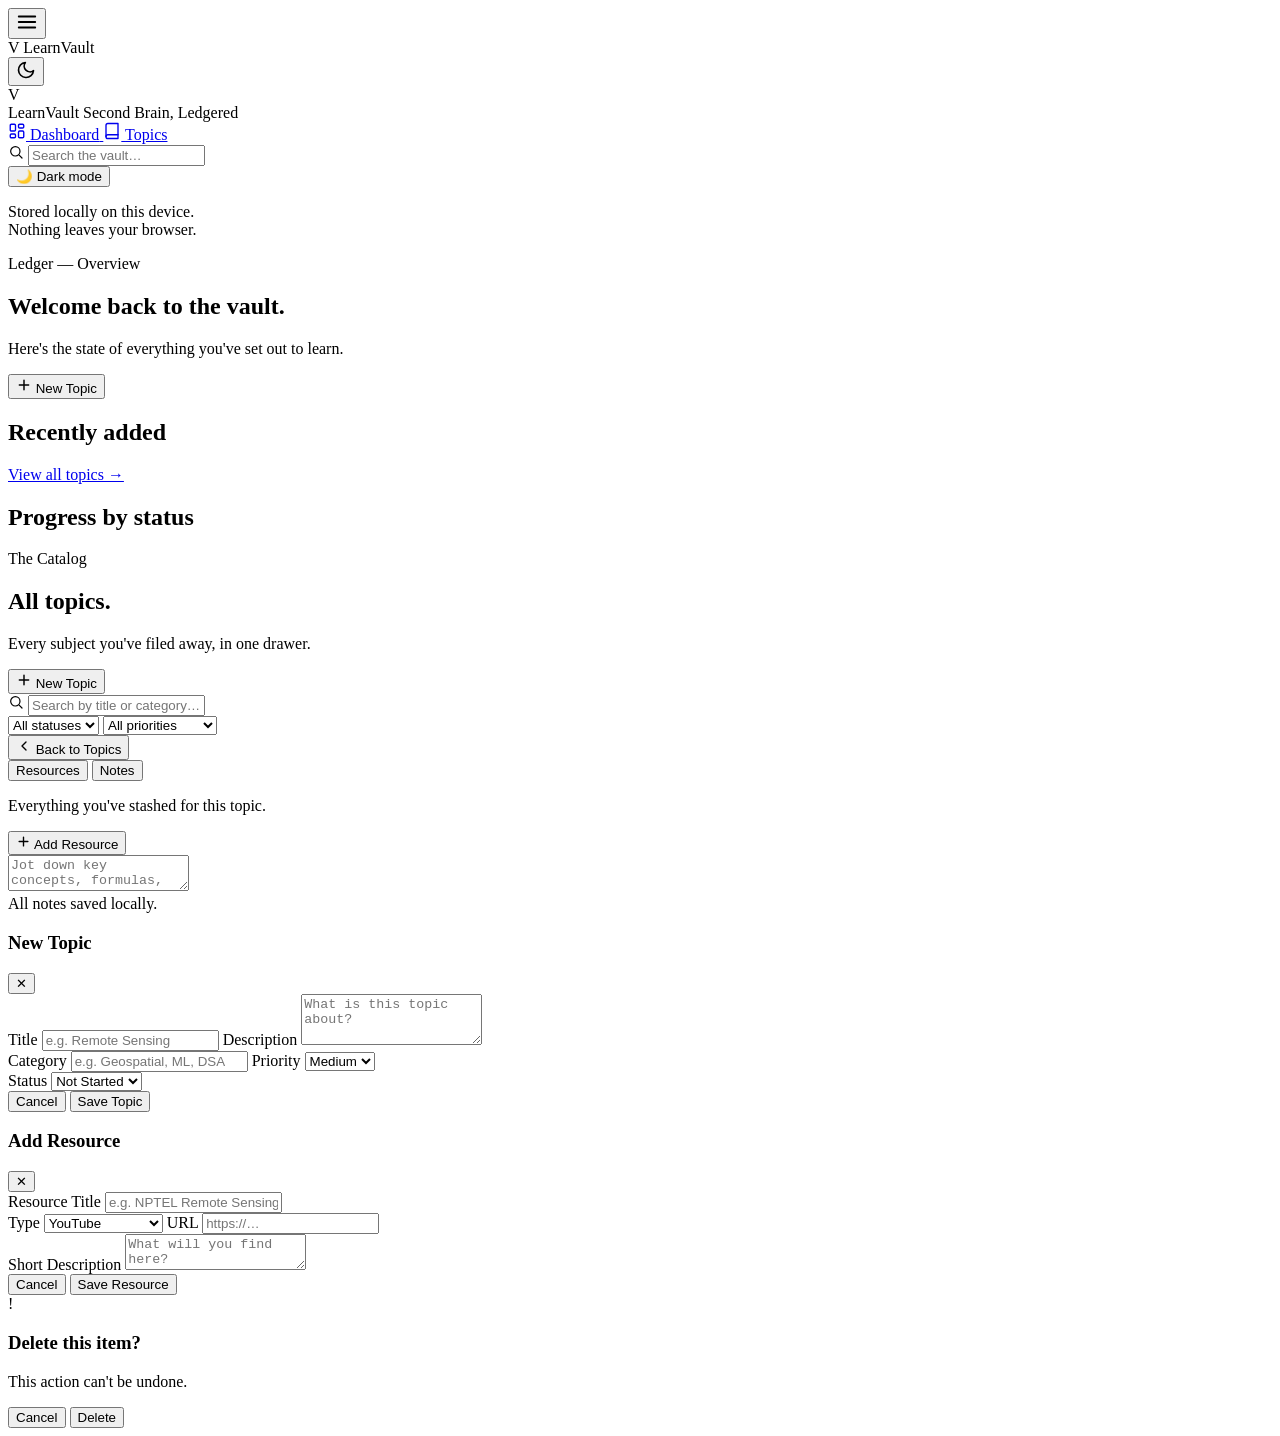
==== docs/demo/index.html @ 5a6d9d77 "demo: static HETUVIA demo page and export command" ====
<!DOCTYPE html>
<html lang="en" data-theme="dark">
<head>
<meta charset="UTF-8">
<meta name="viewport" content="width=device-width, initial-scale=1.0">
<title>LearnVault — Your Second Brain</title>
<link rel="preconnect" href="https://fonts.googleapis.com">
<link rel="preconnect" href="https://fonts.gstatic.com" crossorigin>
<link href="https://fonts.googleapis.com/css2?family=Fraunces:opsz,wght@9..144,400;9..144,500;9..144,600;9..144,700&family=Inter:wght@400;500;600;700&family=JetBrains+Mono:wght@400;500;600&display=swap" rel="stylesheet">
<link rel="stylesheet" href="style.css">
</head>
<body>

<div class="app">

  <!-- Mobile top bar -->
  <header class="mobile-bar">
    <button class="icon-btn" id="menuToggle" aria-label="Open menu">
      <svg width="22" height="22" viewBox="0 0 24 24" fill="none"><path d="M3 6h18M3 12h18M3 18h18" stroke="currentColor" stroke-width="2" stroke-linecap="round"/></svg>
    </button>
    <div class="mobile-brand">
      <span class="brand-mark">V</span>
      <span>LearnVault</span>
    </div>
    <button class="icon-btn" id="themeToggleMobile" aria-label="Toggle theme">
      <svg width="20" height="20" viewBox="0 0 24 24" fill="none"><path d="M21 12.79A9 9 0 1111.21 3 7 7 0 0021 12.79z" stroke="currentColor" stroke-width="2" stroke-linejoin="round"/></svg>
    </button>
  </header>

  <div class="scrim" id="scrim"></div>

  <!-- Sidebar -->
  <aside class="sidebar" id="sidebar">
    <div class="sidebar-brand">
      <div class="brand-mark">V</div>
      <div class="brand-text">
        <span class="brand-name">LearnVault</span>
        <span class="brand-tag">Second Brain, Ledgered</span>
      </div>
    </div>

    <nav class="sidebar-nav">
      <a href="#dashboard" class="nav-link" data-route="dashboard">
        <svg width="18" height="18" viewBox="0 0 24 24" fill="none"><rect x="3" y="3" width="7" height="9" rx="1.5" stroke="currentColor" stroke-width="1.8"/><rect x="14" y="3" width="7" height="5" rx="1.5" stroke="currentColor" stroke-width="1.8"/><rect x="14" y="12" width="7" height="9" rx="1.5" stroke="currentColor" stroke-width="1.8"/><rect x="3" y="16" width="7" height="5" rx="1.5" stroke="currentColor" stroke-width="1.8"/></svg>
        <span>Dashboard</span>
      </a>
      <a href="#topics" class="nav-link" data-route="topics">
        <svg width="18" height="18" viewBox="0 0 24 24" fill="none"><path d="M4 19.5A2.5 2.5 0 016.5 17H20" stroke="currentColor" stroke-width="1.8" stroke-linecap="round"/><path d="M6.5 2H20v20H6.5A2.5 2.5 0 014 19.5v-15A2.5 2.5 0 016.5 2z" stroke="currentColor" stroke-width="1.8" stroke-linejoin="round"/></svg>
        <span>Topics</span>
      </a>
    </nav>

    <div class="sidebar-search">
      <svg width="16" height="16" viewBox="0 0 24 24" fill="none"><circle cx="11" cy="11" r="7" stroke="currentColor" stroke-width="1.8"/><path d="M21 21l-4.3-4.3" stroke="currentColor" stroke-width="1.8" stroke-linecap="round"/></svg>
      <input type="text" id="globalSearch" placeholder="Search the vault…" autocomplete="off">
    </div>
    <div id="searchResults" class="search-results hidden"></div>

    <div class="sidebar-footer">
      <button class="theme-switch" id="themeToggle">
        <span class="ts-icon">🌙</span>
        <span class="ts-label">Dark mode</span>
        <span class="ts-track"><span class="ts-thumb"></span></span>
      </button>
      <p class="sidebar-note">Stored locally on this device.<br>Nothing leaves your browser.</p>
    </div>
  </aside>

  <!-- Main -->
  <main class="main" id="main">

    <!-- DASHBOARD -->
    <section class="view" id="view-dashboard">
      <div class="view-head">
        <div>
          <p class="eyebrow">Ledger — Overview</p>
          <h1>Welcome back to the vault.</h1>
          <p class="subhead">Here's the state of everything you've set out to learn.</p>
        </div>
        <button class="btn btn-primary" id="dashAddTopic">
          <svg width="16" height="16" viewBox="0 0 24 24" fill="none"><path d="M12 5v14M5 12h14" stroke="currentColor" stroke-width="2.2" stroke-linecap="round"/></svg>
          New Topic
        </button>
      </div>

      <div class="stat-grid" id="statGrid"></div>

      <div class="dash-columns">
        <div class="panel">
          <div class="panel-head">
            <h2>Recently added</h2>
            <a href="#topics" class="panel-link">View all topics →</a>
          </div>
          <div id="recentTopics" class="recent-list"></div>
        </div>

        <div class="panel">
          <div class="panel-head">
            <h2>Progress by status</h2>
          </div>
          <div id="progressBreakdown" class="progress-breakdown"></div>
        </div>
      </div>
    </section>

    <!-- TOPICS -->
    <section class="view" id="view-topics">
      <div class="view-head">
        <div>
          <p class="eyebrow">The Catalog</p>
          <h1>All topics.</h1>
          <p class="subhead">Every subject you've filed away, in one drawer.</p>
        </div>
        <button class="btn btn-primary" id="topicsAddTopic">
          <svg width="16" height="16" viewBox="0 0 24 24" fill="none"><path d="M12 5v14M5 12h14" stroke="currentColor" stroke-width="2.2" stroke-linecap="round"/></svg>
          New Topic
        </button>
      </div>

      <div class="toolbar">
        <div class="search-field">
          <svg width="16" height="16" viewBox="0 0 24 24" fill="none"><circle cx="11" cy="11" r="7" stroke="currentColor" stroke-width="1.8"/><path d="M21 21l-4.3-4.3" stroke="currentColor" stroke-width="1.8" stroke-linecap="round"/></svg>
          <input type="text" id="topicSearch" placeholder="Search by title or category…" autocomplete="off">
        </div>
        <select id="filterStatus" class="select">
          <option value="all">All statuses</option>
          <option value="Not Started">Not Started</option>
          <option value="In Progress">In Progress</option>
          <option value="Completed">Completed</option>
        </select>
        <select id="filterPriority" class="select">
          <option value="all">All priorities</option>
          <option value="High">High priority</option>
          <option value="Medium">Medium priority</option>
          <option value="Low">Low priority</option>
        </select>
      </div>

      <div id="topicsGrid" class="topics-grid"></div>
      <div id="topicsEmpty" class="empty-state hidden"></div>
    </section>

    <!-- TOPIC DETAIL -->
    <section class="view" id="view-detail">
      <button class="back-link" id="backToTopics">
        <svg width="16" height="16" viewBox="0 0 24 24" fill="none"><path d="M15 18l-6-6 6-6" stroke="currentColor" stroke-width="2" stroke-linecap="round" stroke-linejoin="round"/></svg>
        Back to Topics
      </button>

      <div class="detail-head" id="detailHead"></div>

      <div class="tabs">
        <button class="tab active" data-tab="resources">Resources</button>
        <button class="tab" data-tab="notes">Notes</button>
      </div>

      <div class="tab-panel" id="tab-resources">
        <div class="tab-toolbar">
          <p class="tab-hint">Everything you've stashed for this topic.</p>
          <button class="btn btn-primary btn-sm" id="addResourceBtn">
            <svg width="15" height="15" viewBox="0 0 24 24" fill="none"><path d="M12 5v14M5 12h14" stroke="currentColor" stroke-width="2.2" stroke-linecap="round"/></svg>
            Add Resource
          </button>
        </div>
        <div id="resourcesList" class="resources-list"></div>
        <div id="resourcesEmpty" class="empty-state hidden"></div>
      </div>

      <div class="tab-panel hidden" id="tab-notes">
        <div class="notes-wrap">
          <textarea id="notesArea" placeholder="Jot down key concepts, formulas, questions, anything worth remembering…"></textarea>
          <div class="notes-status" id="notesStatus">All notes saved locally.</div>
        </div>
      </div>
    </section>

  </main>
</div>

<!-- TOPIC MODAL -->
<div class="modal-overlay hidden" id="topicModalOverlay">
  <div class="modal" role="dialog" aria-modal="true">
    <div class="modal-head">
      <h3 id="topicModalTitle">New Topic</h3>
      <button class="icon-btn" id="closeTopicModal">✕</button>
    </div>
    <form id="topicForm" class="modal-body">
      <label class="field">
        <span>Title</span>
        <input type="text" id="fTitle" placeholder="e.g. Remote Sensing" required>
      </label>
      <label class="field">
        <span>Description</span>
        <textarea id="fDescription" rows="3" placeholder="What is this topic about?"></textarea>
      </label>
      <div class="field-row">
        <label class="field">
          <span>Category</span>
          <input type="text" id="fCategory" placeholder="e.g. Geospatial, ML, DSA" required>
        </label>
        <label class="field">
          <span>Priority</span>
          <select id="fPriority">
            <option>High</option>
            <option selected>Medium</option>
            <option>Low</option>
          </select>
        </label>
      </div>
      <label class="field">
        <span>Status</span>
        <select id="fStatus">
          <option>Not Started</option>
          <option>In Progress</option>
          <option>Completed</option>
        </select>
      </label>
      <div class="modal-actions">
        <button type="button" class="btn btn-ghost" id="cancelTopicModal">Cancel</button>
        <button type="submit" class="btn btn-primary" id="saveTopicBtn">Save Topic</button>
      </div>
    </form>
  </div>
</div>

<!-- RESOURCE MODAL -->
<div class="modal-overlay hidden" id="resourceModalOverlay">
  <div class="modal" role="dialog" aria-modal="true">
    <div class="modal-head">
      <h3 id="resourceModalTitle">Add Resource</h3>
      <button class="icon-btn" id="closeResourceModal">✕</button>
    </div>
    <form id="resourceForm" class="modal-body">
      <label class="field">
        <span>Resource Title</span>
        <input type="text" id="rTitle" placeholder="e.g. NPTEL Remote Sensing Playlist" required>
      </label>
      <div class="field-row">
        <label class="field">
          <span>Type</span>
          <select id="rType">
            <option>YouTube</option>
            <option>Book</option>
            <option>Research Paper</option>
            <option>Website</option>
            <option>GitHub</option>
            <option>Notes</option>
          </select>
        </label>
        <label class="field">
          <span>URL</span>
          <input type="url" id="rUrl" placeholder="https://…">
        </label>
      </div>
      <label class="field">
        <span>Short Description</span>
        <textarea id="rDescription" rows="2" placeholder="What will you find here?"></textarea>
      </label>
      <div class="modal-actions">
        <button type="button" class="btn btn-ghost" id="cancelResourceModal">Cancel</button>
        <button type="submit" class="btn btn-primary" id="saveResourceBtn">Save Resource</button>
      </div>
    </form>
  </div>
</div>

<!-- CONFIRM MODAL -->
<div class="modal-overlay hidden" id="confirmModalOverlay">
  <div class="modal modal-sm" role="dialog" aria-modal="true">
    <div class="modal-body confirm-body">
      <div class="confirm-icon">!</div>
      <h3 id="confirmTitle">Delete this item?</h3>
      <p id="confirmMessage">This action can't be undone.</p>
      <div class="modal-actions">
        <button type="button" class="btn btn-ghost" id="confirmCancel">Cancel</button>
        <button type="button" class="btn btn-danger" id="confirmOk">Delete</button>
      </div>
    </div>
  </div>
</div>

<!-- TOASTS -->
<div class="toast-stack" id="toastStack"></div>

<script src="script.js"></script>
</body>
</html>
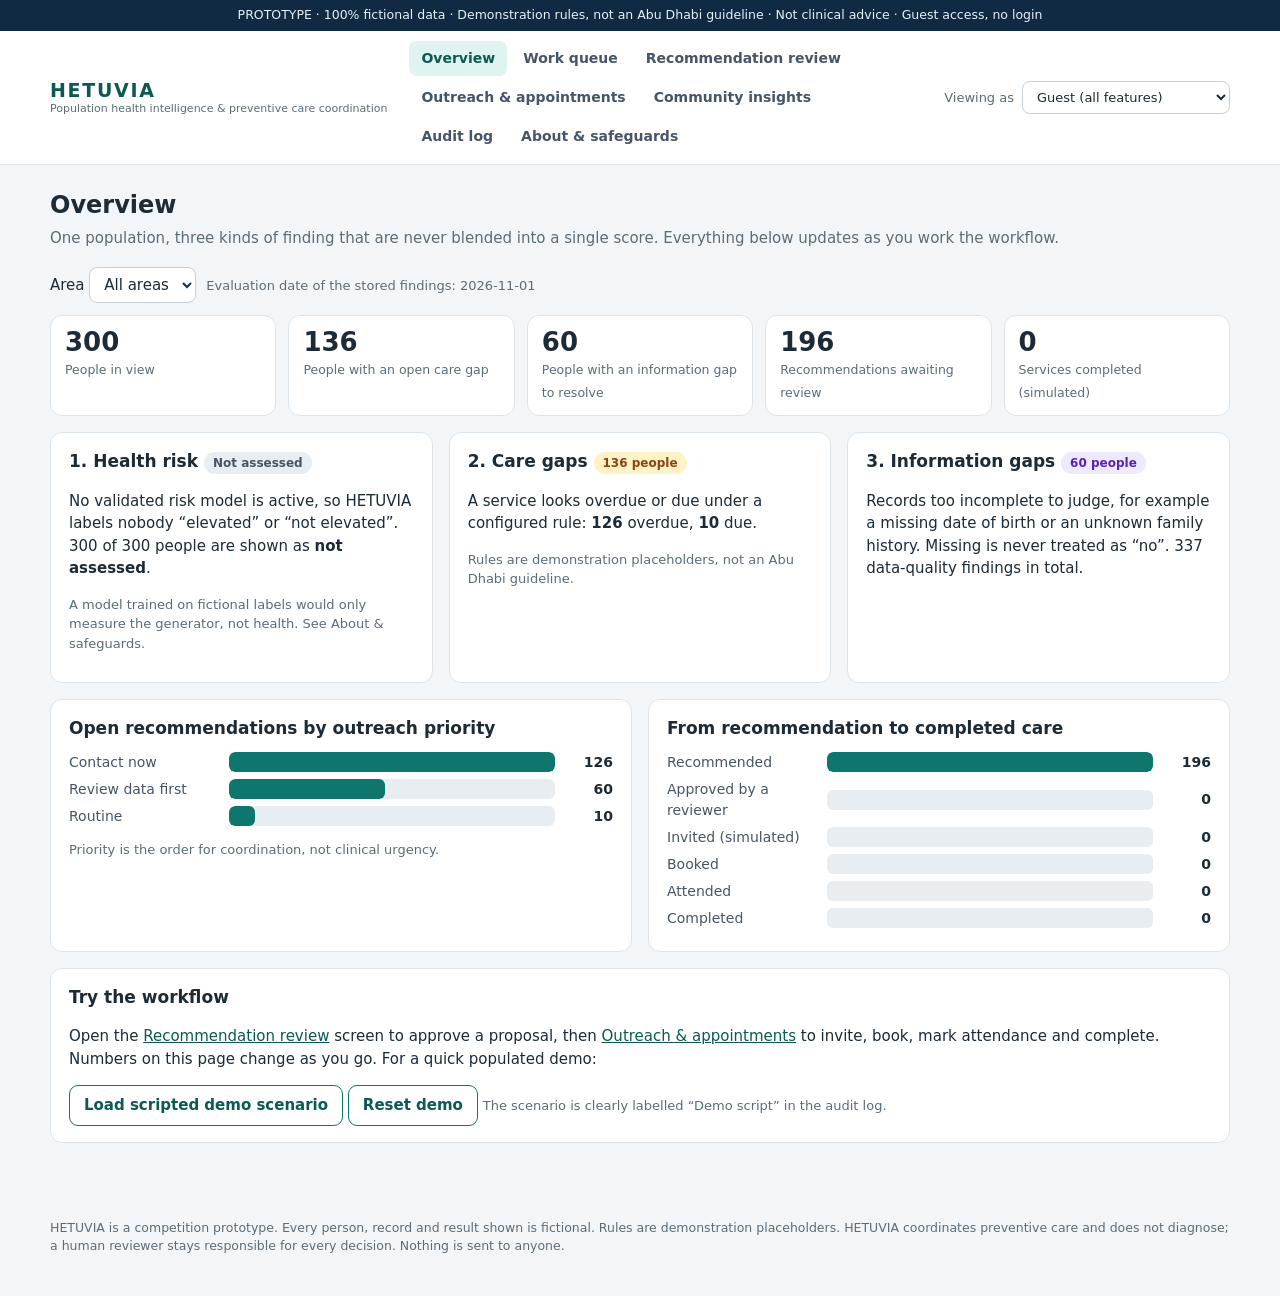
==== commit fd44cd33: "docs: refresh project guides and demo entry point" ====
--- a/docs/demo/index.html
+++ b/docs/demo/index.html
@@ -1,287 +1,643 @@
-<!DOCTYPE html>
-<html lang="en" data-theme="dark">
+<!doctype html>
+<html lang="en">
 <head>
-<meta charset="UTF-8">
-<meta name="viewport" content="width=device-width, initial-scale=1.0">
-<title>LearnVault — Your Second Brain</title>
-<link rel="preconnect" href="https://fonts.googleapis.com">
-<link rel="preconnect" href="https://fonts.gstatic.com" crossorigin>
-<link href="https://fonts.googleapis.com/css2?family=Fraunces:opsz,wght@9..144,400;9..144,500;9..144,600;9..144,700&family=Inter:wght@400;500;600;700&family=JetBrains+Mono:wght@400;500;600&display=swap" rel="stylesheet">
-<link rel="stylesheet" href="style.css">
+<meta charset="utf-8">
+<meta name="viewport" content="width=device-width, initial-scale=1">
+<title>HETUVIA – Preventive care coordination (prototype)</title>
+<style>
+:root{--bg:#f3f6f8;--card:#fff;--ink:#1c2b36;--muted:#5b6c79;--line:#dde5ea;--teal:#0f766e;--teal-d:#0b5a54;--teal-s:#dff3f0;
+--amber:#92400e;--amber-s:#fef3c7;--violet:#5b21b6;--violet-s:#ede9fe;--green:#166534;--green-s:#dcfce7;--red:#b42318;--red-s:#fee4e2;
+--blue:#1d4ed8;--blue-s:#dbeafe;--slate:#475569;--slate-s:#e8edf1}
+*{box-sizing:border-box}
+body{margin:0;font:15px/1.5 system-ui,-apple-system,"Segoe UI",Roboto,sans-serif;background:var(--bg);color:var(--ink)}
+a{color:var(--teal-d)}
+.banner{background:#102a43;color:#e6f0f7;font-size:12.5px;text-align:center;padding:6px 12px}
+header.top{background:#fff;border-bottom:1px solid var(--line);position:sticky;top:0;z-index:5}
+.top-in{max-width:1220px;margin:0 auto;display:flex;align-items:center;gap:22px;padding:10px 20px;flex-wrap:wrap}
+.brand{font-weight:800;letter-spacing:.09em;color:var(--teal-d);font-size:19px;line-height:1.1}
+.brand small{display:block;font-weight:500;letter-spacing:0;color:var(--muted);font-size:11px;margin-top:2px}
+nav{display:flex;gap:4px;flex-wrap:wrap;flex:1}
+nav a{padding:7px 12px;border-radius:8px;text-decoration:none;color:var(--slate);font-weight:600;font-size:14px}
+nav a:hover{background:var(--slate-s)}
+nav a.on{background:var(--teal-s);color:var(--teal-d)}
+.role{display:flex;align-items:center;gap:8px;font-size:13px;color:var(--muted)}
+select,input[type=text],textarea{font:inherit;padding:7px 10px;border:1px solid #c5d1d9;border-radius:8px;background:#fff;color:var(--ink)}
+textarea{width:100%;min-height:72px;resize:vertical}
+main{max-width:1220px;margin:0 auto;padding:22px 20px 60px}
+h1{font-size:24px;margin:0 0 4px}
+h2{font-size:17px;margin:0 0 10px}
+h3{font-size:15px;margin:14px 0 6px}
+.sub{color:var(--muted);margin:0 0 18px}
+.card{background:var(--card);border:1px solid var(--line);border-radius:12px;padding:16px 18px;margin-bottom:16px}
+.grid{display:grid;gap:16px}
+.g2{grid-template-columns:repeat(auto-fit,minmax(340px,1fr))}
+.g3{grid-template-columns:repeat(auto-fit,minmax(300px,1fr))}
+.kpis{display:grid;gap:12px;grid-template-columns:repeat(auto-fit,minmax(170px,1fr));margin-bottom:16px}
+.kpi{background:#fff;border:1px solid var(--line);border-radius:12px;padding:12px 14px}
+.kpi b{display:block;font-size:26px;line-height:1.15}
+.kpi span{color:var(--muted);font-size:12.5px}
+.chip{display:inline-block;padding:2px 9px;border-radius:999px;font-size:12px;font-weight:700;white-space:nowrap}
+.chip.amber{background:var(--amber-s);color:var(--amber)}.chip.violet{background:var(--violet-s);color:var(--violet)}
+.chip.slate{background:var(--slate-s);color:var(--slate)}.chip.green{background:var(--green-s);color:var(--green)}
+.chip.red{background:var(--red-s);color:var(--red)}.chip.blue{background:var(--blue-s);color:var(--blue)}.chip.teal{background:var(--teal-s);color:var(--teal-d)}
+table{border-collapse:collapse;width:100%}
+th,td{text-align:left;padding:8px 10px;border-bottom:1px solid var(--line);vertical-align:top;font-size:14px}
+th{font-size:12px;text-transform:uppercase;letter-spacing:.04em;color:var(--muted);background:#fafcfd}
+tr.clickable{cursor:pointer}tr.clickable:hover td{background:#f5fbfa}
+table.kv td:first-child{color:var(--muted);width:38%}
+table.kv td{border-bottom:1px dashed var(--line);padding:5px 6px}
+.filters{display:flex;gap:10px;flex-wrap:wrap;align-items:center;margin-bottom:12px}
+.btn{font:inherit;font-weight:700;border:1px solid var(--teal);background:var(--teal);color:#fff;padding:8px 14px;border-radius:9px;cursor:pointer}
+.btn:hover{background:var(--teal-d)}
+.btn.ghost{background:#fff;color:var(--teal-d)}.btn.ghost:hover{background:var(--teal-s)}
+.btn.warn{background:#fff;color:var(--amber);border-color:#d9a441}.btn.danger{background:#fff;color:var(--red);border-color:#e0a09a}
+.btn[disabled]{opacity:.45;cursor:not-allowed}
+.btn.sm{padding:4px 10px;font-size:13px}
+.split{display:grid;grid-template-columns:340px 1fr;gap:16px;align-items:start}
+@media(max-width:860px){.split{grid-template-columns:1fr}}
+.list{max-height:640px;overflow:auto}
+.item{padding:10px 12px;border-bottom:1px solid var(--line);cursor:pointer}
+.item:hover{background:#f5fbfa}.item.sel{background:var(--teal-s)}
+.item small{color:var(--muted);display:block}
+.note{background:#f8fafb;border-left:4px solid var(--teal);padding:9px 12px;border-radius:6px;margin:8px 0;font-size:14px}
+.note.warn{border-color:#d9a441;background:#fffaf0}.note.viol{border-color:#8b5cf6;background:#faf7ff}
+.muted{color:var(--muted)}.small{font-size:13px}
+.bar{display:flex;align-items:center;gap:10px;margin:6px 0;font-size:14px}
+.bar .lab{width:150px;color:var(--slate)}
+.bar .track{flex:1;background:var(--slate-s);border-radius:6px;height:20px;overflow:hidden}
+.bar .fill{height:100%;background:var(--teal);border-radius:6px}
+.bar .val{width:48px;text-align:right;font-weight:700}
+.steps{display:flex;gap:6px;flex-wrap:wrap;margin:6px 0 14px}
+.step{padding:5px 11px;border-radius:999px;background:var(--slate-s);color:var(--slate);font-size:13px;font-weight:700}
+.step.done{background:var(--green-s);color:var(--green)}.step.now{background:var(--teal);color:#fff}
+.tl{border-left:3px solid var(--line);margin-left:6px;padding-left:14px}
+.tl .ev{position:relative;padding:5px 0 8px}
+.tl .ev:before{content:"";position:absolute;left:-21px;top:11px;width:10px;height:10px;border-radius:50%;background:#9db3c0}
+.tl .ev.miss:before{background:#8b5cf6}
+.tl .d{font-weight:700;font-size:13px;color:var(--slate)}
+.pager{display:flex;gap:10px;align-items:center;margin-top:10px}
+.empty{color:var(--muted);padding:18px;text-align:center}
+pre{background:#f6f8fa;border:1px solid var(--line);padding:10px;border-radius:8px;overflow:auto;font-size:12px;max-height:260px}
+footer{max-width:1220px;margin:0 auto;padding:0 20px 40px;color:var(--muted);font-size:12.5px}
+#toast{position:fixed;bottom:18px;left:50%;transform:translateX(-50%);background:#102a43;color:#fff;padding:10px 16px;border-radius:10px;display:none;z-index:20;max-width:90vw}
+#toast.bad{background:var(--red)}
+.msg{background:#f3f8ff;border:1px dashed #9dbbe8;border-radius:10px;padding:10px 12px;white-space:pre-wrap;font-size:14px}
+label.inline{display:flex;gap:8px;align-items:flex-start;margin:8px 0;font-size:14px}
+.slot{display:inline-block;margin:4px 6px 4px 0}
+.slot input{margin-right:5px}
+</style>
 </head>
 <body>
-
-<div class="app">
-
-  <!-- Mobile top bar -->
-  <header class="mobile-bar">
-    <button class="icon-btn" id="menuToggle" aria-label="Open menu">
-      <svg width="22" height="22" viewBox="0 0 24 24" fill="none"><path d="M3 6h18M3 12h18M3 18h18" stroke="currentColor" stroke-width="2" stroke-linecap="round"/></svg>
-    </button>
-    <div class="mobile-brand">
-      <span class="brand-mark">V</span>
-      <span>LearnVault</span>
-    </div>
-    <button class="icon-btn" id="themeToggleMobile" aria-label="Toggle theme">
-      <svg width="20" height="20" viewBox="0 0 24 24" fill="none"><path d="M21 12.79A9 9 0 1111.21 3 7 7 0 0021 12.79z" stroke="currentColor" stroke-width="2" stroke-linejoin="round"/></svg>
-    </button>
-  </header>
-
-  <div class="scrim" id="scrim"></div>
-
-  <!-- Sidebar -->
-  <aside class="sidebar" id="sidebar">
-    <div class="sidebar-brand">
-      <div class="brand-mark">V</div>
-      <div class="brand-text">
-        <span class="brand-name">LearnVault</span>
-        <span class="brand-tag">Second Brain, Ledgered</span>
-      </div>
-    </div>
-
-    <nav class="sidebar-nav">
-      <a href="#dashboard" class="nav-link" data-route="dashboard">
-        <svg width="18" height="18" viewBox="0 0 24 24" fill="none"><rect x="3" y="3" width="7" height="9" rx="1.5" stroke="currentColor" stroke-width="1.8"/><rect x="14" y="3" width="7" height="5" rx="1.5" stroke="currentColor" stroke-width="1.8"/><rect x="14" y="12" width="7" height="9" rx="1.5" stroke="currentColor" stroke-width="1.8"/><rect x="3" y="16" width="7" height="5" rx="1.5" stroke="currentColor" stroke-width="1.8"/></svg>
-        <span>Dashboard</span>
-      </a>
-      <a href="#topics" class="nav-link" data-route="topics">
-        <svg width="18" height="18" viewBox="0 0 24 24" fill="none"><path d="M4 19.5A2.5 2.5 0 016.5 17H20" stroke="currentColor" stroke-width="1.8" stroke-linecap="round"/><path d="M6.5 2H20v20H6.5A2.5 2.5 0 014 19.5v-15A2.5 2.5 0 016.5 2z" stroke="currentColor" stroke-width="1.8" stroke-linejoin="round"/></svg>
-        <span>Topics</span>
-      </a>
-    </nav>
-
-    <div class="sidebar-search">
-      <svg width="16" height="16" viewBox="0 0 24 24" fill="none"><circle cx="11" cy="11" r="7" stroke="currentColor" stroke-width="1.8"/><path d="M21 21l-4.3-4.3" stroke="currentColor" stroke-width="1.8" stroke-linecap="round"/></svg>
-      <input type="text" id="globalSearch" placeholder="Search the vault…" autocomplete="off">
-    </div>
-    <div id="searchResults" class="search-results hidden"></div>
-
-    <div class="sidebar-footer">
-      <button class="theme-switch" id="themeToggle">
-        <span class="ts-icon">🌙</span>
-        <span class="ts-label">Dark mode</span>
-        <span class="ts-track"><span class="ts-thumb"></span></span>
-      </button>
-      <p class="sidebar-note">Stored locally on this device.<br>Nothing leaves your browser.</p>
-    </div>
-  </aside>
-
-  <!-- Main -->
-  <main class="main" id="main">
-
-    <!-- DASHBOARD -->
-    <section class="view" id="view-dashboard">
-      <div class="view-head">
-        <div>
-          <p class="eyebrow">Ledger — Overview</p>
-          <h1>Welcome back to the vault.</h1>
-          <p class="subhead">Here's the state of everything you've set out to learn.</p>
-        </div>
-        <button class="btn btn-primary" id="dashAddTopic">
-          <svg width="16" height="16" viewBox="0 0 24 24" fill="none"><path d="M12 5v14M5 12h14" stroke="currentColor" stroke-width="2.2" stroke-linecap="round"/></svg>
-          New Topic
-        </button>
-      </div>
-
-      <div class="stat-grid" id="statGrid"></div>
-
-      <div class="dash-columns">
-        <div class="panel">
-          <div class="panel-head">
-            <h2>Recently added</h2>
-            <a href="#topics" class="panel-link">View all topics →</a>
-          </div>
-          <div id="recentTopics" class="recent-list"></div>
-        </div>
-
-        <div class="panel">
-          <div class="panel-head">
-            <h2>Progress by status</h2>
-          </div>
-          <div id="progressBreakdown" class="progress-breakdown"></div>
-        </div>
-      </div>
-    </section>
-
-    <!-- TOPICS -->
-    <section class="view" id="view-topics">
-      <div class="view-head">
-        <div>
-          <p class="eyebrow">The Catalog</p>
-          <h1>All topics.</h1>
-          <p class="subhead">Every subject you've filed away, in one drawer.</p>
-        </div>
-        <button class="btn btn-primary" id="topicsAddTopic">
-          <svg width="16" height="16" viewBox="0 0 24 24" fill="none"><path d="M12 5v14M5 12h14" stroke="currentColor" stroke-width="2.2" stroke-linecap="round"/></svg>
-          New Topic
-        </button>
-      </div>
-
-      <div class="toolbar">
-        <div class="search-field">
-          <svg width="16" height="16" viewBox="0 0 24 24" fill="none"><circle cx="11" cy="11" r="7" stroke="currentColor" stroke-width="1.8"/><path d="M21 21l-4.3-4.3" stroke="currentColor" stroke-width="1.8" stroke-linecap="round"/></svg>
-          <input type="text" id="topicSearch" placeholder="Search by title or category…" autocomplete="off">
-        </div>
-        <select id="filterStatus" class="select">
-          <option value="all">All statuses</option>
-          <option value="Not Started">Not Started</option>
-          <option value="In Progress">In Progress</option>
-          <option value="Completed">Completed</option>
-        </select>
-        <select id="filterPriority" class="select">
-          <option value="all">All priorities</option>
-          <option value="High">High priority</option>
-          <option value="Medium">Medium priority</option>
-          <option value="Low">Low priority</option>
-        </select>
-      </div>
-
-      <div id="topicsGrid" class="topics-grid"></div>
-      <div id="topicsEmpty" class="empty-state hidden"></div>
-    </section>
-
-    <!-- TOPIC DETAIL -->
-    <section class="view" id="view-detail">
-      <button class="back-link" id="backToTopics">
-        <svg width="16" height="16" viewBox="0 0 24 24" fill="none"><path d="M15 18l-6-6 6-6" stroke="currentColor" stroke-width="2" stroke-linecap="round" stroke-linejoin="round"/></svg>
-        Back to Topics
-      </button>
-
-      <div class="detail-head" id="detailHead"></div>
-
-      <div class="tabs">
-        <button class="tab active" data-tab="resources">Resources</button>
-        <button class="tab" data-tab="notes">Notes</button>
-      </div>
-
-      <div class="tab-panel" id="tab-resources">
-        <div class="tab-toolbar">
-          <p class="tab-hint">Everything you've stashed for this topic.</p>
-          <button class="btn btn-primary btn-sm" id="addResourceBtn">
-            <svg width="15" height="15" viewBox="0 0 24 24" fill="none"><path d="M12 5v14M5 12h14" stroke="currentColor" stroke-width="2.2" stroke-linecap="round"/></svg>
-            Add Resource
-          </button>
-        </div>
-        <div id="resourcesList" class="resources-list"></div>
-        <div id="resourcesEmpty" class="empty-state hidden"></div>
-      </div>
-
-      <div class="tab-panel hidden" id="tab-notes">
-        <div class="notes-wrap">
-          <textarea id="notesArea" placeholder="Jot down key concepts, formulas, questions, anything worth remembering…"></textarea>
-          <div class="notes-status" id="notesStatus">All notes saved locally.</div>
-        </div>
-      </div>
-    </section>
-
-  </main>
-</div>
-
-<!-- TOPIC MODAL -->
-<div class="modal-overlay hidden" id="topicModalOverlay">
-  <div class="modal" role="dialog" aria-modal="true">
-    <div class="modal-head">
-      <h3 id="topicModalTitle">New Topic</h3>
-      <button class="icon-btn" id="closeTopicModal">✕</button>
-    </div>
-    <form id="topicForm" class="modal-body">
-      <label class="field">
-        <span>Title</span>
-        <input type="text" id="fTitle" placeholder="e.g. Remote Sensing" required>
-      </label>
-      <label class="field">
-        <span>Description</span>
-        <textarea id="fDescription" rows="3" placeholder="What is this topic about?"></textarea>
-      </label>
-      <div class="field-row">
-        <label class="field">
-          <span>Category</span>
-          <input type="text" id="fCategory" placeholder="e.g. Geospatial, ML, DSA" required>
-        </label>
-        <label class="field">
-          <span>Priority</span>
-          <select id="fPriority">
-            <option>High</option>
-            <option selected>Medium</option>
-            <option>Low</option>
-          </select>
-        </label>
-      </div>
-      <label class="field">
-        <span>Status</span>
-        <select id="fStatus">
-          <option>Not Started</option>
-          <option>In Progress</option>
-          <option>Completed</option>
-        </select>
-      </label>
-      <div class="modal-actions">
-        <button type="button" class="btn btn-ghost" id="cancelTopicModal">Cancel</button>
-        <button type="submit" class="btn btn-primary" id="saveTopicBtn">Save Topic</button>
-      </div>
-    </form>
+<div class="banner">PROTOTYPE &middot; 100% fictional data &middot; Demonstration rules, not an Abu Dhabi guideline &middot; Not clinical advice &middot; Guest access, no login</div>
+<header class="top"><div class="top-in">
+  <div class="brand">HETUVIA<small>Population health intelligence &amp; preventive care coordination</small></div>
+  <nav id="nav"></nav>
+  <div class="role"><label for="role">Viewing as</label><select id="role"></select></div>
+</div></header>
+<main id="app"><div class="card">Loading&hellip;</div></main>
+<footer>HETUVIA is a competition prototype. Every person, record and result shown is fictional. Rules are demonstration placeholders. HETUVIA coordinates preventive care and does not diagnose; a human reviewer stays responsible for every decision. Nothing is sent to anyone.</footer>
+<div id="toast"></div>
+<noscript>This page needs JavaScript.</noscript>
+<script src="data.js"></script>
+<script>
+(function () {
+'use strict';
+const D = window.HETUVIA_DATA;
+const app = document.getElementById('app');
+if (!D) { app.innerHTML = '<div class="card"><h2>Data file not found</h2><p>data.js must sit next to index.html. See the README for the export command.</p></div>'; return; }
+
+/* ---------- constants ---------- */
+const EVAL = new Date(D.meta.evaluated_on + 'T00:00:00Z');
+const MIN_CELL = 5, MIN_DENOM = 10, PAGE = 25;
+const PRIORITY = {
+  contact_now: { label: 'Contact now', cls: 'amber', rank: 0 },
+  review_data_first: { label: 'Review data first', cls: 'violet', rank: 1 },
+  routine: { label: 'Routine', cls: 'slate', rank: 2 }
+};
+const STATUS = {
+  pending_review: { label: 'Pending review', cls: 'slate' }, approved: { label: 'Approved', cls: 'green' },
+  deferred: { label: 'Deferred', cls: 'amber' }, rejected: { label: 'Rejected', cls: 'red' },
+  closed: { label: 'Closed (gap closed)', cls: 'blue' }, completed: { label: 'Completed', cls: 'blue' }
+};
+const STAGES = ['not_started', 'invited', 'booked', 'attended', 'completed'];
+const STAGE_LABEL = { not_started: 'Approved', invited: 'Invited', booked: 'Booked', attended: 'Attended', missed: 'Missed (recall)', completed: 'Completed' };
+const STATE_TEXT = {
+  present: 'Present', explicitly_absent: 'Explicitly absent (documented)', unknown: 'Unknown \u2014 not recorded',
+  not_collected: 'Not collected', not_applicable: 'Not applicable', stale: 'Stale'
+};
+const OBS_LABEL = { height: 'Height', weight: 'Weight', systolic_blood_pressure: 'Systolic blood pressure' };
+const ROLES = {
+  guest: { label: 'Guest (all features)', actor: 'Guest user', can: { review: 1, outreach: 1, reset: 1 } },
+  reviewer: { label: 'Clinical reviewer', actor: 'Dr Demo Reviewer', can: { review: 1 } },
+  coordinator: { label: 'Outreach coordinator', actor: 'Sam Demo Coordinator', can: { outreach: 1 } },
+  analyst: { label: 'Population health analyst', actor: 'Analyst Demo', can: {} },
+  admin: { label: 'System administrator', actor: 'Admin Demo', can: { reset: 1 } }
+};
+const NAV = [['overview', 'Overview'], ['queue', 'Work queue'], ['review', 'Recommendation review'], ['outreach', 'Outreach & appointments'], ['insights', 'Community insights'], ['audit', 'Audit log'], ['about', 'About & safeguards']];
+
+/* ---------- helpers ---------- */
+const esc = s => String(s == null ? '' : s).replace(/[&<>"']/g, c => ({ '&': '&amp;', '<': '&lt;', '>': '&gt;', '"': '&quot;', "'": '&#39;' }[c]));
+const chip = (t, c) => '<span class="chip ' + (c || 'slate') + '">' + esc(t) + '</span>';
+const nice = s => { s = String(s || '').replace(/^demo_/, '').replace(/_/g, ' '); return s.charAt(0).toUpperCase() + s.slice(1); };
+const short = t => String(t || '').replace(/ \(demonstration\)$/, '');
+const stateText = s => STATE_TEXT[s] || nice(s);
+function ageOn(dob) {
+  if (!dob) return null;
+  const y = +dob.slice(0, 4), m = +dob.slice(5, 7), d = +dob.slice(8, 10);
+  let a = EVAL.getUTCFullYear() - y;
+  const em = EVAL.getUTCMonth() + 1, ed = EVAL.getUTCDate();
+  if (em < m || (em === m && ed < d)) a--;
+  return a;
+}
+const kv = rows => '<table class="kv">' + rows.map(r => '<tr><td>' + esc(r[0]) + '</td><td>' + (r[2] ? r[1] : esc(r[1] == null ? '\u2014' : r[1])) + '</td></tr>').join('') + '</table>';
+const cell = n => (n > 0 && n < MIN_CELL) ? '<' + MIN_CELL : String(n);
+const rate = (n, d) => d < MIN_DENOM ? 'n/a (n<' + MIN_DENOM + ')' : (n > 0 && n < MIN_CELL) ? 'suppressed' : Math.round(100 * n / d) + '%';
+const rateNum = (n, d) => (d < MIN_DENOM || (n > 0 && n < MIN_CELL)) ? null : 100 * n / d;
+function toast(msg, bad) {
+  const t = document.getElementById('toast');
+  t.textContent = msg; t.className = bad ? 'bad' : ''; t.style.display = 'block';
+  clearTimeout(toast.h); toast.h = setTimeout(() => { t.style.display = 'none'; }, 3200);
+}
+
+/* ---------- data ---------- */
+const PEOPLE = D.people, BY_ID = {}, RECS = [], REC = {};
+PEOPLE.forEach(p => {
+  BY_ID[p.id] = p; p.age = ageOn(p.dob);
+  p.recs.forEach(r => { r.pid = p.id; RECS.push(r); REC[r.id] = r; });
+});
+const AREAS = Array.from(new Set(PEOPLE.map(p => p.area))).sort();
+const LANGS = Array.from(new Set(PEOPLE.map(p => p.language || 'unknown'))).sort();
+
+/* ---------- state (kept in this browser only) ---------- */
+const KEY = 'hetuvia-demo-state-v3';
+const blank = () => ({ sig: D.meta.generated_at, role: 'guest', decisions: {}, outreach: {}, audit: [] });
+let S;
+try { S = JSON.parse(localStorage.getItem(KEY)); } catch (e) { S = null; }
+if (!S || S.sig !== D.meta.generated_at || !ROLES[S.role]) S = blank();
+const save = () => { try { localStorage.setItem(KEY, JSON.stringify(S)); } catch (e) { /* storage may be blocked; the demo still works */ } };
+const F = { area: 'all', q: '', priority: 'all', kind: 'all', status: 'all', page: 0, rpriority: 'all', reviewSel: null, outSel: null };
+
+const can = a => !!ROLES[S.role].can[a];
+const whoNow = () => ({ actor: ROLES[S.role].actor, role: ROLES[S.role].label });
+function logAudit(w, action, r, detail) {
+  S.audit.push({ t: new Date().toISOString(), actor: w.actor, role: w.role, action: action, rec: r ? r.id : null, pid: r ? r.pid : null, detail: detail || '' });
+}
+function recStatus(r) {
+  const o = S.outreach[r.id];
+  if (o && o.completedAt) return 'completed';
+  const d = S.decisions[r.id];
+  return d ? d.status : r.status;
+}
+const isOpen = r => { const s = recStatus(r); return s === 'pending_review' || s === 'approved' || s === 'deferred'; };
+function stageOf(r) {
+  const o = S.outreach[r.id];
+  if (!o) return 'not_started';
+  if (o.completedAt) return 'completed';
+  if (o.attendance === 'attended') return 'attended';
+  if (o.attendance === 'missed') return 'missed';
+  if (o.booking) return 'booked';
+  if (o.invitedAt) return 'invited';
+  return 'not_started';
+}
+const topPriority = list => list.reduce((best, r) => (!best || PRIORITY[r.priority].rank < PRIORITY[best].rank) ? r.priority : best, null);
+
+/* ---------- workflow actions (each returns an error string or null) ---------- */
+function doDecision(r, decision, note, w) {
+  const st = recStatus(r);
+  if (st !== 'pending_review' && st !== 'deferred') return 'This recommendation is ' + STATUS[st].label.toLowerCase() + ' and cannot be reviewed.';
+  note = (note || '').trim();
+  if ((decision === 'defer' || decision === 'reject') && !note) return 'A note is required to defer or reject.';
+  S.decisions[r.id] = { status: { approve: 'approved', defer: 'deferred', reject: 'rejected' }[decision], reviewer: w.actor, note: note, at: new Date().toISOString() };
+  logAudit(w, 'recommendation_' + decision, r, note ? 'Note: ' + note : '');
+  save(); return null;
+}
+function doInvite(r, channel, consent, w) {
+  if (recStatus(r) !== 'approved') return 'Only approved recommendations can be followed up.';
+  if (stageOf(r) !== 'not_started') return 'An invitation already exists.';
+  if (!consent) return 'Confirm the consent and contact-preference check first.';
+  const now = new Date().toISOString(), p = BY_ID[r.pid];
+  S.outreach[r.id] = { channel: channel, language: p.language || null, consentAt: now, invitedAt: now,
+    events: [{ t: now, type: 'Invitation (simulated)', detail: channel + ' - nothing was sent' }] };
+  logAudit(w, 'invitation_simulated', r, channel); save(); return null;
+}
+function doBook(r, slot, w) {
+  const st = stageOf(r), o = S.outreach[r.id];
+  if (st !== 'invited' && st !== 'missed') return 'Send an invitation first.';
+  if (!slot) return 'Choose a slot.';
+  const now = new Date().toISOString();
+  o.booking = { slot: slot }; o.bookedAt = o.bookedAt || now; o.attendance = null;
+  o.events.push({ t: now, type: 'Appointment booked (simulated)', detail: slot });
+  logAudit(w, 'appointment_booked', r, slot); save(); return null;
+}
+function doAttendance(r, result, w) {
+  const o = S.outreach[r.id];
+  if (stageOf(r) !== 'booked') return 'Book an appointment first.';
+  const now = new Date().toISOString();
+  if (result === 'attended') {
+    o.attendance = 'attended'; o.attendedAt = now;
+    o.events.push({ t: now, type: 'Attended', detail: o.booking.slot });
+  } else {
+    o.attendance = 'missed'; o.missedCount = (o.missedCount || 0) + 1;
+    o.events.push({ t: now, type: 'Missed - recall started', detail: o.booking.slot });
+    o.booking = null;
+  }
+  logAudit(w, 'attendance_' + result, r, ''); save(); return null;
+}
+function doComplete(r, w) {
+  const o = S.outreach[r.id];
+  if (stageOf(r) !== 'attended') return 'The person must attend first.';
+  const now = new Date().toISOString();
+  o.completedAt = now; o.events.push({ t: now, type: 'Service completed and recorded', detail: 'Gap closed' });
+  logAudit(w, 'service_completed', r, 'Recommendation closed by completion'); save(); return null;
+}
+function runScenario() {
+  S = blank(); save();
+  const w = { actor: 'Demo script', role: 'Scripted demo' };
+  const by = (a, b) => a.pid < b.pid ? -1 : a.pid > b.pid ? 1 : 0;
+  const service = RECS.filter(r => r.kind === 'service' && r.priority === 'contact_now').sort(by);
+  const info = RECS.filter(r => r.kind === 'information').sort(by);
+  const slots = makeSlots();
+  service.slice(0, 40).forEach((r, i) => {
+    doDecision(r, 'approve', '', w);
+    if (i < 32) doInvite(r, i % 3 === 0 ? 'Phone call' : 'SMS', true, w);
+    if (i < 26) doBook(r, slots[i % slots.length].value, w);
+    if (i < 22) {
+      if (i % 6 === 5) { doAttendance(r, 'missed', w); if (i % 12 === 5) doBook(r, slots[(i + 2) % slots.length].value, w); }
+      else doAttendance(r, 'attended', w);
+    }
+    if (i < 16 && S.outreach[r.id] && S.outreach[r.id].attendance === 'attended') doComplete(r, w);
+  });
+  service.slice(40, 46).forEach((r, i) => { if (i < 3) doDecision(r, 'defer', 'Waiting for the family to confirm availability.', w); else if (i < 5) doDecision(r, 'reject', 'Duplicate of an existing booking.', w); else doDecision(r, 'approve', '', w); });
+  info.slice(0, 12).forEach(r => doDecision(r, 'approve', '', w));
+  save();
+}
+function makeSlots() {
+  const out = [], times = ['09:00', '11:30', '14:00'];
+  const d = new Date(EVAL.getTime() + 7 * 86400000);
+  while (out.length < 9) {
+    const wd = d.getUTCDay();
+    if (wd !== 0 && wd !== 6) { // simulated clinic works Monday to Friday
+      times.forEach(t => { if (out.length < 9) { const iso = d.toISOString().slice(0, 10); out.push({ value: iso + ' ' + t, label: d.toUTCString().slice(0, 11) + ' ' + t }); } });
+    }
+    d.setUTCDate(d.getUTCDate() + 1);
+  }
+  return out;
+}
+
+/* ---------- views ---------- */
+function funnel(recs) {
+  const f = { total: recs.length, approved: 0, invited: 0, booked: 0, attended: 0, completed: 0 };
+  recs.forEach(r => {
+    const st = recStatus(r), o = S.outreach[r.id] || {};
+    if (st === 'approved' || st === 'completed') f.approved++;
+    if (o.invitedAt) f.invited++; if (o.bookedAt) f.booked++; if (o.attendedAt) f.attended++; if (o.completedAt) f.completed++;
+  });
+  return f;
+}
+const bars = (items, max) => items.map(i => '<div class="bar"><div class="lab">' + esc(i[0]) + '</div><div class="track"><div class="fill" style="width:' + (max ? Math.max(i[1] ? 2 : 0, Math.round(100 * i[1] / max)) : 0) + '%"></div></div><div class="val">' + i[1] + '</div></div>').join('');
+
+function viewOverview() {
+  const ppl = PEOPLE.filter(p => F.area === 'all' || p.area === F.area);
+  const recs = []; ppl.forEach(p => p.recs.forEach(r => recs.push(r)));
+  const cnt = { pending_review: 0, approved: 0, deferred: 0, rejected: 0, closed: 0, completed: 0 };
+  recs.forEach(r => { cnt[recStatus(r)]++; });
+  const careP = new Set(), infoP = new Set(); let overdue = 0, due = 0;
+  recs.forEach(r => {
+    if (!isOpen(r)) return;
+    if (r.kind === 'service') { careP.add(r.pid); if (r.priority === 'contact_now') overdue++; else due++; } else infoP.add(r.pid);
+  });
+  const pri = { contact_now: 0, review_data_first: 0, routine: 0 };
+  recs.forEach(r => { if (isOpen(r)) pri[r.priority]++; });
+  const f = funnel(recs);
+  const dqTotal = ppl.reduce((n, p) => n + p.dq.length, 0);
+  return `<h1>Overview</h1>
+  <p class="sub">One population, three kinds of finding that are never blended into a single score. Everything below updates as you work the workflow.</p>
+  <div class="filters"><label>Area <select data-filter="area"><option value="all">All areas</option>${AREAS.map(a => '<option' + (F.area === a ? ' selected' : '') + '>' + a + '</option>').join('')}</select></label>
+  <span class="muted small">Evaluation date of the stored findings: ${esc(D.meta.evaluated_on)}</span></div>
+  <div class="kpis">
+    <div class="kpi"><b>${ppl.length}</b><span>People in view</span></div>
+    <div class="kpi"><b>${careP.size}</b><span>People with an open care gap</span></div>
+    <div class="kpi"><b>${infoP.size}</b><span>People with an information gap to resolve</span></div>
+    <div class="kpi"><b>${cnt.pending_review + cnt.deferred}</b><span>Recommendations awaiting review</span></div>
+    <div class="kpi"><b>${f.completed}</b><span>Services completed (simulated)</span></div>
   </div>
-</div>
-
-<!-- RESOURCE MODAL -->
-<div class="modal-overlay hidden" id="resourceModalOverlay">
-  <div class="modal" role="dialog" aria-modal="true">
-    <div class="modal-head">
-      <h3 id="resourceModalTitle">Add Resource</h3>
-      <button class="icon-btn" id="closeResourceModal">✕</button>
-    </div>
-    <form id="resourceForm" class="modal-body">
-      <label class="field">
-        <span>Resource Title</span>
-        <input type="text" id="rTitle" placeholder="e.g. NPTEL Remote Sensing Playlist" required>
-      </label>
-      <div class="field-row">
-        <label class="field">
-          <span>Type</span>
-          <select id="rType">
-            <option>YouTube</option>
-            <option>Book</option>
-            <option>Research Paper</option>
-            <option>Website</option>
-            <option>GitHub</option>
-            <option>Notes</option>
-          </select>
-        </label>
-        <label class="field">
-          <span>URL</span>
-          <input type="url" id="rUrl" placeholder="https://…">
-        </label>
-      </div>
-      <label class="field">
-        <span>Short Description</span>
-        <textarea id="rDescription" rows="2" placeholder="What will you find here?"></textarea>
-      </label>
-      <div class="modal-actions">
-        <button type="button" class="btn btn-ghost" id="cancelResourceModal">Cancel</button>
-        <button type="submit" class="btn btn-primary" id="saveResourceBtn">Save Resource</button>
-      </div>
-    </form>
+  <div class="grid g3">
+    <div class="card"><h2>1. Health risk ${chip('Not assessed', 'slate')}</h2>
+      <p>No validated risk model is active, so HETUVIA labels nobody &ldquo;elevated&rdquo; or &ldquo;not elevated&rdquo;. ${ppl.length} of ${ppl.length} people are shown as <b>not assessed</b>.</p>
+      <p class="muted small">A model trained on fictional labels would only measure the generator, not health. See About &amp; safeguards.</p></div>
+    <div class="card"><h2>2. Care gaps ${chip(careP.size + ' people', 'amber')}</h2>
+      <p>A service looks overdue or due under a configured rule: <b>${overdue}</b> overdue, <b>${due}</b> due.</p>
+      <p class="muted small">Rules are demonstration placeholders, not an Abu Dhabi guideline.</p></div>
+    <div class="card"><h2>3. Information gaps ${chip(infoP.size + ' people', 'violet')}</h2>
+      <p>Records too incomplete to judge, for example a missing date of birth or an unknown family history. Missing is never treated as &ldquo;no&rdquo;. ${dqTotal} data-quality findings in total.</p></div>
   </div>
-</div>
-
-<!-- CONFIRM MODAL -->
-<div class="modal-overlay hidden" id="confirmModalOverlay">
-  <div class="modal modal-sm" role="dialog" aria-modal="true">
-    <div class="modal-body confirm-body">
-      <div class="confirm-icon">!</div>
-      <h3 id="confirmTitle">Delete this item?</h3>
-      <p id="confirmMessage">This action can't be undone.</p>
-      <div class="modal-actions">
-        <button type="button" class="btn btn-ghost" id="confirmCancel">Cancel</button>
-        <button type="button" class="btn btn-danger" id="confirmOk">Delete</button>
-      </div>
-    </div>
+  <div class="grid g2">
+    <div class="card"><h2>Open recommendations by outreach priority</h2>
+      ${bars([['Contact now', pri.contact_now], ['Review data first', pri.review_data_first], ['Routine', pri.routine]], Math.max(1, pri.contact_now, pri.review_data_first, pri.routine))}
+      <p class="muted small">Priority is the order for coordination, not clinical urgency.</p></div>
+    <div class="card"><h2>From recommendation to completed care</h2>
+      ${bars([['Recommended', f.total], ['Approved by a reviewer', f.approved], ['Invited (simulated)', f.invited], ['Booked', f.booked], ['Attended', f.attended], ['Completed', f.completed]], Math.max(1, f.total))}</div>
   </div>
-</div>
-
-<!-- TOASTS -->
-<div class="toast-stack" id="toastStack"></div>
-
-<script src="script.js"></script>
+  <div class="card"><h2>Try the workflow</h2>
+    <p>Open the <a href="#/review">Recommendation review</a> screen to approve a proposal, then <a href="#/outreach">Outreach &amp; appointments</a> to invite, book, mark attendance and complete. Numbers on this page change as you go. For a quick populated demo:</p>
+    <button class="btn ghost" data-act="scenario">Load scripted demo scenario</button>
+    <button class="btn ghost" data-act="reset" ${can('reset') ? '' : 'disabled'}>Reset demo</button>
+    <span class="muted small"> The scenario is clearly labelled &ldquo;Demo script&rdquo; in the audit log.</span></div>`;
+}
+
+function queueRows() {
+  const rows = [];
+  PEOPLE.forEach(p => {
+    if (!p.recs.length) return;
+    if (F.area !== 'all' && p.area !== F.area) return;
+    if (F.q && p.id.toLowerCase().indexOf(F.q.toLowerCase()) < 0) return;
+    const recs = p.recs.filter(r => (F.priority === 'all' || r.priority === F.priority) && (F.kind === 'all' || r.kind === F.kind) && (F.status === 'all' || recStatus(r) === F.status));
+    if (!recs.length) return;
+    const open = recs.filter(isOpen);
+    const cat = open.length ? topPriority(open) : null;
+    rows.push({ p: p, recs: recs, cat: cat, rank: cat ? PRIORITY[cat].rank : 9 });
+  });
+  rows.sort((a, b) => a.rank - b.rank || (a.p.id < b.p.id ? -1 : 1));
+  return rows;
+}
+function drawQueue() {
+  const box = document.getElementById('qtable'); if (!box) return;
+  const rows = queueRows(), pages = Math.max(1, Math.ceil(rows.length / PAGE));
+  if (F.page >= pages) F.page = pages - 1;
+  const slice = rows.slice(F.page * PAGE, F.page * PAGE + PAGE);
+  box.innerHTML = rows.length ? `<table><thead><tr><th>Person</th><th>Age</th><th>Area</th><th>Queue category</th><th>Recommendations</th></tr></thead><tbody>${slice.map(r =>
+    `<tr class="clickable" data-act="open-person" data-id="${esc(r.p.id)}"><td><b>${esc(r.p.id)}</b></td><td>${r.p.age == null ? chip('Unknown', 'violet') : r.p.age}</td><td>${esc(r.p.area)}</td>
+    <td>${r.cat ? chip(PRIORITY[r.cat].label, PRIORITY[r.cat].cls) : chip('No open item', 'slate')}</td>
+    <td>${r.recs.map(x => chip(short(x.pathway_title) + ' \u00b7 ' + STATUS[recStatus(x)].label, STATUS[recStatus(x)].cls)).join(' ')}</td></tr>`).join('')}</tbody></table>
+    <div class="pager"><button class="btn ghost sm" data-act="page" data-page="${F.page - 1}" ${F.page === 0 ? 'disabled' : ''}>Previous</button><span class="muted small">Page ${F.page + 1} of ${pages} &middot; ${rows.length} people</span><button class="btn ghost sm" data-act="page" data-page="${F.page + 1}" ${F.page >= pages - 1 ? 'disabled' : ''}>Next</button></div>`
+    : '<div class="empty">No people match these filters.</div>';
+}
+function viewQueue() {
+  const opt = (key, items) => items.map(i => `<option value="${i[0]}"${F[key] === i[0] ? ' selected' : ''}>${esc(i[1])}</option>`).join('');
+  return `<h1>Work queue</h1><p class="sub">People grouped by the reason they need attention. ${PEOPLE.filter(p => p.recs.length).length} of ${PEOPLE.length} people have at least one recommendation; the rest are up to date or not eligible.</p>
+  <div class="card"><div class="filters">
+    <input type="text" placeholder="Search person ID" value="${esc(F.q)}" data-filter="q" aria-label="Search person ID">
+    <select data-filter="priority">${opt('priority', [['all', 'Any priority'], ['contact_now', 'Contact now'], ['review_data_first', 'Review data first'], ['routine', 'Routine']])}</select>
+    <select data-filter="kind">${opt('kind', [['all', 'Any reason'], ['service', 'Care gap'], ['information', 'Information gap']])}</select>
+    <select data-filter="status">${opt('status', [['all', 'Any status'], ['pending_review', 'Pending review'], ['approved', 'Approved'], ['deferred', 'Deferred'], ['rejected', 'Rejected'], ['completed', 'Completed']])}</select>
+    <select data-filter="area"><option value="all">All areas</option>${AREAS.map(a => '<option' + (F.area === a ? ' selected' : '') + '>' + a + '</option>').join('')}</select>
+  </div><div id="qtable"></div></div>`;
+}
+
+function gapBlock(g) {
+  const e = g.evidence || {};
+  const col = g.outcome === 'overdue' ? 'amber' : g.outcome === 'due' ? 'blue' : g.outcome === 'not_assessable' ? 'violet' : 'slate';
+  return `<div class="note ${g.outcome === 'not_assessable' ? 'viol' : 'warn'}"><b>${esc(g.rule_id)} v${esc(g.rule_version)}</b> ${chip(nice(g.outcome), col)}<br>${esc(g.message)}
+  ${kv([['Age at evaluation', g.age == null ? 'unknown' : g.age], ['Last completed', g.last || 'never recorded'], ['Next due', g.due || 'not computed'], ['Completed without a date', e.undated_completed_count == null ? 0 : e.undated_completed_count], ['Why not assessed', e.reason || null], ['Rule status', e.rule_status || 'demonstration']])}
+  <div class="muted small">${esc(e.rule_source || '')}</div></div>`;
+}
+function viewPerson(id) {
+  const p = BY_ID[id];
+  if (!p) return '<div class="card"><h2>Person not found</h2><a href="#/queue">Back to the work queue</a></div>';
+  const dqBy = {}; p.dq.forEach(d => { (dqBy[d.subject_id] = dqBy[d.subject_id] || []).push(d); });
+  const careGaps = p.gaps.filter(g => g.outcome === 'overdue' || g.outcome === 'due');
+  const infoGaps = p.gaps.filter(g => g.outcome === 'not_assessable');
+  const ev = [];
+  p.encounters.forEach(e => ev.push({ d: e.date, k: 'Encounter', t: nice(e.type) + ' \u2014 ' + nice(e.status), miss: false, f: dqBy[e.id] || [] }));
+  p.observations.forEach(o => ev.push({ d: o.date, k: 'Measurement', t: (OBS_LABEL[o.type] || nice(o.type)) + ': ' + (o.state === 'present' ? o.value + ' ' + o.unit : stateText(o.state)), miss: o.state !== 'present', f: dqBy[o.id] || [] }));
+  p.screenings.forEach(s => ev.push({ d: s.completed || s.due || '', k: 'Screening', t: nice(s.type) + ' \u2014 ' + nice(s.status) + (s.completed ? ' on ' + s.completed : s.status === 'completed' ? ' (completion date missing)' : s.due ? ' (due ' + s.due + ')' : ' (no due date)'), miss: (s.status === 'completed' && !s.completed) || !s.due, f: dqBy[s.id] || [] }));
+  ev.sort((a, b) => (b.d || '').localeCompare(a.d || ''));
+  const hist = S.audit.filter(a => a.pid === p.id).slice().reverse();
+  return `<p><a href="#/queue">&larr; Work queue</a></p>
+  <h1>Person ${esc(p.id)}</h1>
+  <p class="sub">${p.age == null ? chip('Age unknown', 'violet') : 'Age ' + p.age} &middot; ${esc(p.sex || 'sex not recorded')} &middot; area ${esc(p.area)} &middot; language ${p.language ? esc(p.language) : chip('unknown', 'violet')} &middot; status ${esc(p.status)}</p>
+  <div class="grid g3">
+    <div class="card"><h2>Health risk ${chip('Not assessed', 'slate')}</h2><p class="small">No validated risk model is active. HETUVIA never labels a person &ldquo;elevated&rdquo; without one.</p></div>
+    <div class="card"><h2>Care gap ${careGaps.length ? chip(careGaps.length + ' open', 'amber') : chip('None stored', 'green')}</h2>
+      ${careGaps.length ? careGaps.map(gapBlock).join('') : '<p class="small">For every rule in effect this person is up to date or not eligible.</p>'}</div>
+    <div class="card"><h2>Information gap ${(infoGaps.length || p.dq.length) ? chip((infoGaps.length + p.dq.length) + ' findings', 'violet') : chip('None', 'green')}</h2>
+      ${infoGaps.map(gapBlock).join('')}
+      ${p.dq.length ? '<table><tbody>' + p.dq.map(d => `<tr><td>${chip(d.rule, d.severity === 'error' ? 'red' : d.severity === 'warning' ? 'amber' : 'slate')}</td><td><b>${esc(nice(d.field))}</b>: ${esc(d.state ? stateText(d.state) : 'conflict')}<div class="muted small">${esc(d.message)}</div></td></tr>`).join('') + '</tbody></table>' : '<p class="small">No data-quality findings.</p>'}</div>
+  </div>
+  <div class="card"><h2>Proposed next steps</h2>${p.recs.length ? p.recs.map(r => {
+    const st = recStatus(r), stg = stageOf(r);
+    return `<div class="note ${r.kind === 'information' ? 'viol' : 'warn'}"><b>${esc(short(r.pathway_title))}</b> ${chip(PRIORITY[r.priority].label, PRIORITY[r.priority].cls)} ${chip(STATUS[st].label, STATUS[st].cls)} ${st === 'approved' || st === 'completed' ? chip('Outreach: ' + STAGE_LABEL[stg], 'teal') : ''}
+    <ul>${r.reasons.map(x => '<li>' + esc(x) + '</li>').join('')}</ul>
+    <div class="small muted">${esc(r.uncertainty)}</div>
+    <p><button class="btn ghost sm" data-act="goto-review" data-rec="${r.id}">${st === 'pending_review' || st === 'deferred' ? 'Review this recommendation' : 'View in review'}</button>
+    ${st === 'approved' || st === 'completed' ? `<button class="btn ghost sm" data-act="goto-outreach" data-rec="${r.id}">Open outreach</button>` : ''}</p></div>`;
+  }).join('') : '<p class="muted">Nothing to recommend: no stored care gap or blocking information gap.</p>'}</div>
+  <div class="grid g2">
+    <div class="card"><h2>Profile fields</h2>${kv([['Date of birth', p.dob ? p.dob : stateText('unknown')], ['Preferred language', p.language ? p.language : stateText('unknown')], ['Area', p.area], ['Family history', stateText(p.family_history)], ['Encounters on file', p.encounters.length]])}
+      <h3>Recorded conditions and family history</h3>${p.conditions.length ? '<table><tbody>' + p.conditions.map(c => `<tr><td>${chip(c.context === 'family_history' ? 'Family' : 'Personal', 'slate')}</td><td>${esc(c.label)} <span class="muted small">(${esc(c.code)})</span></td></tr>`).join('') + '</tbody></table><p class="muted small">Condition codes are demonstration placeholders.</p>' : '<p class="muted small">No conditions recorded. For family history, &ldquo;nothing recorded&rdquo; is shown as the stored state above, never as &ldquo;none&rdquo;.</p>'}</div>
+    <div class="card"><h2>Review and outreach history</h2>${hist.length ? '<table><tbody>' + hist.map(a => `<tr><td class="small">${esc(a.t.slice(0, 16).replace('T', ' '))}</td><td><b>${esc(nice(a.action))}</b><div class="muted small">${esc(a.actor)} (${esc(a.role)}) ${esc(a.detail)}</div></td></tr>`).join('') + '</tbody></table>' : '<p class="muted small">No actions recorded for this person yet.</p>'}</div>
+  </div>
+  <div class="card"><h2>Timeline</h2><p class="muted small">Purple dots mark missing or unreliable information. Provenance in the full system: every row carries its source system, record ID and import time.</p>
+    <div class="tl">${ev.length ? ev.map(e => `<div class="ev${e.miss || e.f.length ? ' miss' : ''}"><div class="d">${esc(e.d || 'undated')} &middot; ${esc(e.k)}</div><div>${esc(e.t)} ${e.f.map(x => chip(x.rule, 'violet')).join(' ')}</div></div>`).join('') : '<div class="empty">No events on file.</div>'}</div></div>`;
+}
+
+function evidenceHtml(r) {
+  const e = r.evidence || {};
+  if (r.kind === 'service') return kv([['Rule', r.rule_id + ' v' + r.rule_version], ['Outcome', nice(e.outcome)], ['Age at evaluation', e.age_years], ['Last completed', e.last_completed_on || 'never recorded'], ['Next due', e.due_date], ['Finding', e.message]]);
+  const care = (e.care_gap_findings || []).map(c => '<li><b>' + esc(c.rule_id) + '</b>: ' + esc(c.message) + '</li>').join('');
+  const dq = (e.data_quality_findings || []).map(d => '<li><b>' + esc(d.rule_code) + ' ' + esc(nice(d.field_name)) + '</b> (' + esc(d.field_state ? stateText(d.field_state) : 'conflict') + '): ' + esc(d.message) + '</li>').join('');
+  return '<ul>' + care + dq + '</ul>';
+}
+function viewReview() {
+  const all = RECS.filter(r => { const s = recStatus(r); return s === 'pending_review' || s === 'deferred'; });
+  const list = all.filter(r => F.rpriority === 'all' || r.priority === F.rpriority)
+    .sort((a, b) => PRIORITY[a.priority].rank - PRIORITY[b.priority].rank || (a.pid < b.pid ? -1 : 1));
+  let sel = F.reviewSel && REC[F.reviewSel] ? REC[F.reviewSel] : null;
+  if (!sel || (F.reviewSel && list.indexOf(sel) < 0 && recStatus(sel) !== 'pending_review' && recStatus(sel) !== 'deferred' && false)) sel = list[0] || null;
+  if (sel) F.reviewSel = sel.id;
+  const tab = (k, l) => `<button class="btn ${F.rpriority === k ? '' : 'ghost'} sm" data-act="rtab" data-k="${k}">${l}</button>`;
+  const left = `<div class="card"><div class="filters">${tab('all', 'All (' + all.length + ')')}${tab('contact_now', 'Contact now')}${tab('review_data_first', 'Data first')}${tab('routine', 'Routine')}</div>
+    <div class="list">${list.slice(0, 60).map(r => `<div class="item${sel && sel.id === r.id ? ' sel' : ''}" data-act="select-review" data-rec="${r.id}"><b>${esc(r.pid)}</b> ${chip(PRIORITY[r.priority].label, PRIORITY[r.priority].cls)}<small>${esc(short(r.pathway_title))}${recStatus(r) === 'deferred' ? ' \u00b7 deferred' : ''}</small></div>`).join('') || '<div class="empty">Nothing is waiting for review.</div>'}${list.length > 60 ? '<div class="empty small">Showing 60 of ' + list.length + '</div>' : ''}</div></div>`;
+  let right;
+  if (!sel) right = '<div class="card empty">All recommendations have been reviewed. Open <a href="#/outreach">Outreach &amp; appointments</a> to act on the approved ones.</div>';
+  else {
+    const dis = can('review') ? '' : 'disabled';
+    const past = S.audit.filter(a => a.rec === sel.id).reverse();
+    right = `<div class="card"><h2>${esc(short(sel.pathway_title))}</h2>
+      <p>Person <a href="#/person/${esc(sel.pid)}"><b>${esc(sel.pid)}</b></a> ${chip(PRIORITY[sel.priority].label, PRIORITY[sel.priority].cls)} ${chip(STATUS[recStatus(sel)].label, STATUS[recStatus(sel)].cls)}</p>
+      <h3>Why this person is proposed</h3><ul>${sel.reasons.map(x => '<li>' + esc(x) + '</li>').join('')}</ul>
+      <h3>Triggering facts and rule</h3>${evidenceHtml(sel)}
+      <div class="note viol"><b>Uncertainty.</b> ${esc(sel.uncertainty)}</div>
+      <div class="note"><b>Why a human must review.</b> ${esc(sel.review_required)}</div>
+      <h3>Your decision</h3>
+      ${can('review') ? '' : '<div class="note warn">The current role (' + esc(ROLES[S.role].label) + ') cannot review. Switch &ldquo;Viewing as&rdquo; to Clinical reviewer or Guest.</div>'}
+      <textarea id="note" placeholder="Reviewer note (required to defer or reject)" ${dis}></textarea>
+      <p><button class="btn" data-act="decide" data-d="approve" ${dis}>Approve</button> <button class="btn warn" data-act="decide" data-d="defer" ${dis}>Defer</button> <button class="btn danger" data-act="decide" data-d="reject" ${dis}>Reject</button></p>
+      ${past.length ? '<h3>Earlier decisions</h3>' + past.map(a => '<div class="small">' + esc(a.t.slice(0, 16).replace('T', ' ')) + ' &middot; ' + esc(nice(a.action)) + ' by ' + esc(a.actor) + ' ' + esc(a.detail) + '</div>').join('') : ''}</div>`;
+  }
+  return `<h1>Recommendation review</h1><p class="sub">Every proposal needs a human decision. Approve, defer or reject, with a note. Nothing reaches outreach until it is approved, and every decision is written to the audit log.</p><div class="split">${left}${right}</div>`;
+}
+
+function messageText(r, p) {
+  const what = r.kind === 'service' ? 'your ' + short(r.pathway_title).toLowerCase() : 'a quick check of the details we hold for you (such as date of birth or family history)';
+  return 'Hello, this is the HETUVIA demonstration health team.\nOur records suggest you may be due for ' + what + '. If you would like to arrange it, please reply or call the clinic and we will find a time that suits you.\nYou are free to decline, or to ask us not to contact you again.\nReference: ' + p.id + '\n[DEMO: nothing is sent]';
+}
+function viewOutreach() {
+  const list = RECS.filter(r => recStatus(r) === 'approved').sort((a, b) => a.pid < b.pid ? -1 : 1);
+  const doneCount = RECS.filter(r => recStatus(r) === 'completed').length;
+  let sel = F.outSel && REC[F.outSel] && recStatus(REC[F.outSel]) !== 'pending_review' ? REC[F.outSel] : null;
+  if (!sel) sel = list[0] || null;
+  if (sel) F.outSel = sel.id;
+  const left = `<div class="card"><h2>Approved (${list.length})</h2><div class="list">${list.slice(0, 80).map(r => `<div class="item${sel && sel.id === r.id ? ' sel' : ''}" data-act="select-outreach" data-rec="${r.id}"><b>${esc(r.pid)}</b> ${chip(STAGE_LABEL[stageOf(r)], 'teal')}<small>${esc(short(r.pathway_title))}</small></div>`).join('') || '<div class="empty">Approve something in Recommendation review first.</div>'}</div><p class="muted small">${doneCount} completed so far (closed).</p></div>`;
+  let right;
+  if (!sel) right = '<div class="card empty">Nothing approved yet.</div>';
+  else {
+    const p = BY_ID[sel.pid], st = stageOf(sel), o = S.outreach[sel.id] || {}, dis = can('outreach') ? '' : 'disabled';
+    const steps = ['not_started', 'invited', 'booked', 'attended', 'completed'];
+    const cur = st === 'missed' ? 1 : steps.indexOf(st);
+    const stepper = '<div class="steps">' + steps.map((s, i) => `<span class="step ${i < cur ? 'done' : i === cur ? 'now' : ''}">${STAGE_LABEL[s]}</span>`).join('') + (st === 'missed' ? '<span class="step now">Recall: rebook</span>' : '') + '</div>';
+    const langWarn = !p.language ? '<div class="note viol">Preferred language is not recorded. In a real deployment the message would be held until it is.</div>' : (p.language !== 'en' ? '<div class="note warn">Preferred language: ' + esc(p.language) + '. Only an English demonstration template exists; a real service would send an approved translation.</div>' : '');
+    let action = '';
+    if (st === 'not_started') {
+      action = `${langWarn}<h3>Message preview</h3><div class="msg">${esc(messageText(sel, p))}</div>
+      <label class="inline"><input type="checkbox" id="consent" ${dis}> <span>I checked this person's consent and contact preference. (This dataset holds neither, so the check is recorded by a human.)</span></label>
+      <p><select id="channel" ${dis}><option>SMS</option><option>Phone call</option><option>Patient portal</option></select> <button class="btn" data-act="invite" ${dis}>Simulate invitation</button></p>`;
+    } else if (st === 'invited' || st === 'missed') {
+      const slots = makeSlots();
+      action = `<h3>${st === 'missed' ? 'Recall: choose a new slot' : 'Choose an appointment slot (simulated)'}</h3><p>${slots.map((s, i) => `<label class="slot"><input type="radio" name="slot" value="${s.value}" ${i === 0 ? 'checked' : ''} ${dis}>${esc(s.label)}</label>`).join('')}</p><button class="btn" data-act="book" ${dis}>Book appointment</button>`;
+    } else if (st === 'booked') {
+      action = `<h3>Appointment</h3><p>${esc(o.booking.slot)} (simulated)</p><button class="btn" data-act="attend" data-r="attended" ${dis}>Mark attended</button> <button class="btn warn" data-act="attend" data-r="missed" ${dis}>Mark missed (start recall)</button>`;
+    } else if (st === 'attended') {
+      action = `<h3>Service delivered</h3><p>Record the completed service. This closes the gap and updates every dashboard.</p><button class="btn" data-act="complete" ${dis}>Record service as completed</button>`;
+    } else {
+      action = '<div class="note">Completed. The care gap is closed and this person leaves the open work queue.</div>';
+    }
+    right = `<div class="card"><h2>${esc(short(sel.pathway_title))}</h2><p>Person <a href="#/person/${esc(p.id)}"><b>${esc(p.id)}</b></a> &middot; reviewer ${esc((S.decisions[sel.id] || {}).reviewer || 'n/a')}</p>
+      ${can('outreach') ? '' : '<div class="note warn">The current role (' + esc(ROLES[S.role].label) + ') cannot act on outreach. Switch &ldquo;Viewing as&rdquo; to Outreach coordinator or Guest.</div>'}
+      ${stepper}${action}
+      ${(o.events && o.events.length) ? '<h3>Event history</h3>' + o.events.map(e => '<div class="small">' + esc(e.t.slice(0, 16).replace('T', ' ')) + ' &middot; <b>' + esc(e.type) + '</b> ' + esc(e.detail) + '</div>').join('') : ''}</div>`;
+  }
+  return `<h1>Outreach &amp; appointments</h1><p class="sub">Only approved recommendations appear here. Invitations, bookings and attendance are simulated: no message is ever sent.</p><div class="split">${left}${right}</div>`;
+}
+
+function groupStats(ppl) {
+  const g = { n: ppl.length, care: 0, info: 0, approved: 0, invited: 0, completed: 0 };
+  ppl.forEach(p => {
+    if (p.recs.some(r => r.kind === 'service')) g.care++;
+    if (p.recs.some(r => r.kind === 'information')) g.info++;
+    p.recs.forEach(r => { const s = recStatus(r), o = S.outreach[r.id] || {}; if (s === 'approved' || s === 'completed') g.approved++; if (o.invitedAt) g.invited++; if (o.completedAt) g.completed++; });
+  });
+  return g;
+}
+function viewInsights() {
+  const overall = groupStats(PEOPLE), ovCov = rateNum(overall.invited, overall.approved);
+  const mk = (title, items) => {
+    const rows = items.map(it => {
+      const g = groupStats(it.ppl), cov = rateNum(g.invited, g.approved);
+      const low = (cov != null && ovCov != null && cov < ovCov - 15) ? ' ' + chip('lower than overall', 'amber') : '';
+      return `<tr><td><b>${esc(it.label)}</b></td><td>${cell(g.n)}</td><td>${rate(g.care, g.n)}</td><td>${rate(g.info, g.n)}</td><td>${cell(g.approved)}</td><td>${cell(g.invited)}</td><td>${rate(g.invited, g.approved)}${low}</td><td>${cell(g.completed)}</td><td>${rate(g.completed, g.approved)}</td></tr>`;
+    }).join('');
+    return `<div class="card"><h2>${title}</h2><table><thead><tr><th>Group</th><th>People</th><th>Care-gap rate</th><th>Info-gap rate</th><th>Approved</th><th>Invited</th><th>Invitation coverage</th><th>Completed</th><th>Completion rate</th></tr></thead><tbody>${rows}
+      <tr><td><b>All people</b></td><td>${overall.n}</td><td>${rate(overall.care, overall.n)}</td><td>${rate(overall.info, overall.n)}</td><td>${overall.approved}</td><td>${overall.invited}</td><td>${rate(overall.invited, overall.approved)}</td><td>${overall.completed}</td><td>${rate(overall.completed, overall.approved)}</td></tr></tbody></table></div>`;
+  };
+  const ageGroup = p => p.age == null ? 'Age unknown' : p.age < 18 ? 'Children (0-17)' : 'Adults (18+)';
+  const groups = fn => { const m = {}; PEOPLE.forEach(p => { const k = fn(p); (m[k] = m[k] || []).push(p); }); return Object.keys(m).sort().map(k => ({ label: k, ppl: m[k] })); };
+  return `<h1>Community insights</h1><p class="sub">Aggregate reach and care gaps across groups, with privacy safeguards, and a check on whether outreach is reaching groups evenly.</p>
+  <div class="note"><b>Privacy rules applied.</b> Counts of 1 to ${MIN_CELL - 1} are hidden (&ldquo;&lt;${MIN_CELL}&rdquo;). Rates are shown only when the group has at least ${MIN_DENOM} people in the denominator and the count behind the rate is not itself hidden, so a rate can never reveal a suppressed count. Differences are descriptive and come from fictional data; they say nothing about real communities.</div>
+  ${mk('By area', groups(p => p.area))}${mk('By age group', groups(ageGroup))}${mk('By preferred language', groups(p => p.language || 'unknown'))}
+  <p class="muted small">Care-gap rate = people with a care-gap recommendation \u00f7 people in the group. Invitation coverage = invited \u00f7 approved. Completion rate = completed \u00f7 approved. All outreach figures are simulated.</p>`;
+}
+
+function viewAudit() {
+  const rows = S.audit.slice().reverse().slice(0, 300);
+  return `<h1>Audit log</h1><p class="sub">Who did what, and when. Append-only in the full system (PostgreSQL <code>audit_events</code>); this hosted demo keeps its log in your browser only.</p>
+  <div class="card">${rows.length ? '<table><thead><tr><th>Time (UTC)</th><th>Who</th><th>Action</th><th>Record</th><th>Detail</th></tr></thead><tbody>' + rows.map(a => `<tr><td class="small">${esc(a.t.slice(0, 19).replace('T', ' '))}</td><td>${esc(a.actor)}<div class="muted small">${esc(a.role)}</div></td><td>${esc(nice(a.action))}</td><td>${a.pid ? '<a href="#/person/' + esc(a.pid) + '">' + esc(a.pid) + '</a>' : '\u2014'}</td><td class="small">${esc(a.detail)}</td></tr>`).join('') + '</tbody></table>' : '<div class="empty">No actions yet. Approve a recommendation to see the first entry.</div>'}</div>`;
+}
+
+function viewAbout() {
+  return `<h1>About &amp; safeguards</h1><p class="sub">What this prototype is, what it is not, and the rules it will not break.</p>
+  <div class="grid g2">
+  <div class="card"><h2>What HETUVIA does</h2><p>It helps an authorised health team find people who may need preventive attention, shows exactly why, proposes a configured pathway, gets a human to decide, and tracks the follow-up to completion. It coordinates preventive care. It does not diagnose and it is not a monitor.</p>
+    <p>Three findings are kept apart on purpose: <b>health risk</b>, <b>care gap</b> and <b>information gap</b>. They need different next steps, so they are never added into one opaque score.</p></div>
+  <div class="card"><h2>Safeguards built in</h2><ul>
+    <li><b>Fictional data only.</b> ${PEOPLE.length} generated people; no real patient information anywhere.</li>
+    <li><b>Missing is never negative.</b> Unknown, not collected, stale and explicitly absent are separate states. A blank is never read as &ldquo;no&rdquo;.</li>
+    <li><b>Demonstration rules.</b> Eligibility ages and intervals are labelled placeholders, not an Abu Dhabi guideline. The rule loader refuses an &ldquo;approved&rdquo; rule without a confirmed source.</li>
+    <li><b>No unvalidated model.</b> Health risk reads &ldquo;Not assessed&rdquo;. No accuracy is claimed.</li>
+    <li><b>Human review</b> for every recommendation, with a note for defer or reject, and an audit trail.</li>
+    <li><b>Evidence on every finding:</b> rule, version, facts and time.</li>
+    <li><b>Small-cell suppression</b> and denominators on group statistics.</li>
+    <li><b>No real messages.</b> Invitations are simulated, behind a recorded consent check.</li></ul></div>
+  <div class="card"><h2>How it is built</h2><p>Python engines (data quality, care gaps, pathways) on PostgreSQL, tested by an automated suite of 125 tests, including a check that the data-quality engine finds every gap deliberately planted in the generated population. This page is a read-only export of the engines&rsquo; output for the generated population, with the workflow (review, outreach, attendance) simulated in your browser.</p>
+    <p class="muted small">Export: ${esc(D.meta.generated_at)} &middot; evaluation date ${esc(D.meta.evaluated_on)} &middot; rules ${esc(D.meta.rule_set)}.</p></div>
+  <div class="card"><h2>Rules in use (demonstration)</h2>${(D.rules || []).map(r => '<h3>' + esc(r.rule_id) + ' v' + esc(r.version) + '</h3>' + kv([['Service', r.title], ['Eligible ages', r.min_age + ' to ' + r.max_age], ['Interval', r.interval_days + ' days'], ['Due window', r.lead_days + ' days early, ' + r.grace_days + ' days grace'], ['Status', r.status]]) + '<div class="muted small">' + esc(r.source) + '</div>').join('')}</div>
+  </div>`;
+}
+
+/* ---------- routing and events ---------- */
+let lastRoute = '';
+function render() {
+  const h = (location.hash || '#/overview').replace(/^#\/?/, '');
+  const parts = h.split('/'), name = parts[0] || 'overview', arg = decodeURIComponent(parts.slice(1).join('/'));
+  document.getElementById('nav').innerHTML = NAV.map(n => `<a href="#/${n[0]}" class="${(name === n[0] || (name === 'person' && n[0] === 'queue')) ? 'on' : ''}">${n[1]}</a>`).join('');
+  const views = { overview: viewOverview, queue: viewQueue, person: () => viewPerson(arg), review: viewReview, outreach: viewOutreach, insights: viewInsights, audit: viewAudit, about: viewAbout };
+  app.innerHTML = (views[name] || viewOverview)();
+  if (name === 'queue') drawQueue();
+  if (h !== lastRoute) { window.scrollTo(0, 0); lastRoute = h; }
+}
+const go = hash => { if (location.hash === hash) render(); else location.hash = hash; };
+
+document.getElementById('role').innerHTML = Object.keys(ROLES).map(k => `<option value="${k}">${ROLES[k].label}</option>`).join('');
+document.getElementById('role').value = S.role;
+document.getElementById('role').addEventListener('change', e => { S.role = e.target.value; save(); render(); });
+window.addEventListener('hashchange', render);
+
+document.addEventListener('input', e => {
+  const k = e.target.getAttribute && e.target.getAttribute('data-filter');
+  if (k === 'q') { F.q = e.target.value; F.page = 0; drawQueue(); }
+});
+document.addEventListener('change', e => {
+  const k = e.target.getAttribute && e.target.getAttribute('data-filter');
+  if (!k || k === 'q') return;
+  F[k] = e.target.value; F.page = 0;
+  if ((location.hash || '').indexOf('#/queue') === 0) { drawQueue(); } else render();
+});
+document.addEventListener('click', e => {
+  const t = e.target.closest('[data-act]'); if (!t || t.disabled) return;
+  const act = t.getAttribute('data-act'), id = t.getAttribute('data-id'), rec = REC[t.getAttribute('data-rec')];
+  const w = whoNow(); let err = null, ok = null;
+  switch (act) {
+    case 'open-person': go('#/person/' + encodeURIComponent(id)); return;
+    case 'page': F.page = +t.getAttribute('data-page'); drawQueue(); return;
+    case 'goto-review': F.reviewSel = rec.id; go('#/review'); return;
+    case 'goto-outreach': F.outSel = rec.id; go('#/outreach'); return;
+    case 'select-review': F.reviewSel = rec.id; render(); return;
+    case 'select-outreach': F.outSel = rec.id; render(); return;
+    case 'rtab': F.rpriority = t.getAttribute('data-k'); F.reviewSel = null; render(); return;
+    case 'decide': {
+      const d = t.getAttribute('data-d'), r = REC[F.reviewSel];
+      if (!can('review')) { toast('This role cannot review.', true); return; }
+      err = doDecision(r, d, document.getElementById('note').value, w);
+      if (!err) { ok = 'Recorded: ' + d + ' for ' + r.pid + '. Written to the audit log.'; F.reviewSel = null; }
+      break;
+    }
+    case 'invite': {
+      if (!can('outreach')) { toast('This role cannot act on outreach.', true); return; }
+      const r = REC[F.outSel]; err = doInvite(r, document.getElementById('channel').value, document.getElementById('consent').checked, w);
+      if (!err) ok = 'Invitation simulated for ' + r.pid + '. Nothing was sent.'; break;
+    }
+    case 'book': {
+      if (!can('outreach')) { toast('This role cannot act on outreach.', true); return; }
+      const r = REC[F.outSel], pick = document.querySelector('input[name=slot]:checked');
+      err = doBook(r, pick ? pick.value : '', w); if (!err) ok = 'Appointment booked (simulated).'; break;
+    }
+    case 'attend': {
+      if (!can('outreach')) { toast('This role cannot act on outreach.', true); return; }
+      const r = REC[F.outSel], res = t.getAttribute('data-r');
+      err = doAttendance(r, res, w); if (!err) ok = res === 'attended' ? 'Marked attended.' : 'Marked missed. Recall started: choose a new slot.'; break;
+    }
+    case 'complete': {
+      if (!can('outreach')) { toast('This role cannot act on outreach.', true); return; }
+      const r = REC[F.outSel]; err = doComplete(r, w); if (!err) { ok = 'Service completed. The gap is closed and the dashboards have updated.'; F.outSel = null; } break;
+    }
+    case 'scenario': runScenario(); F.reviewSel = null; F.outSel = null; toast('Scripted demo scenario loaded (see the audit log: "Demo script").'); render(); return;
+    case 'reset': if (!can('reset')) { toast('This role cannot reset the demo.', true); return; } S = blank(); save(); F.reviewSel = null; F.outSel = null; toast('Demo reset.'); render(); return;
+    default: return;
+  }
+  if (err) toast(err, true); else { toast(ok); render(); }
+});
+render();
+})();
+</script>
 </body>
 </html>
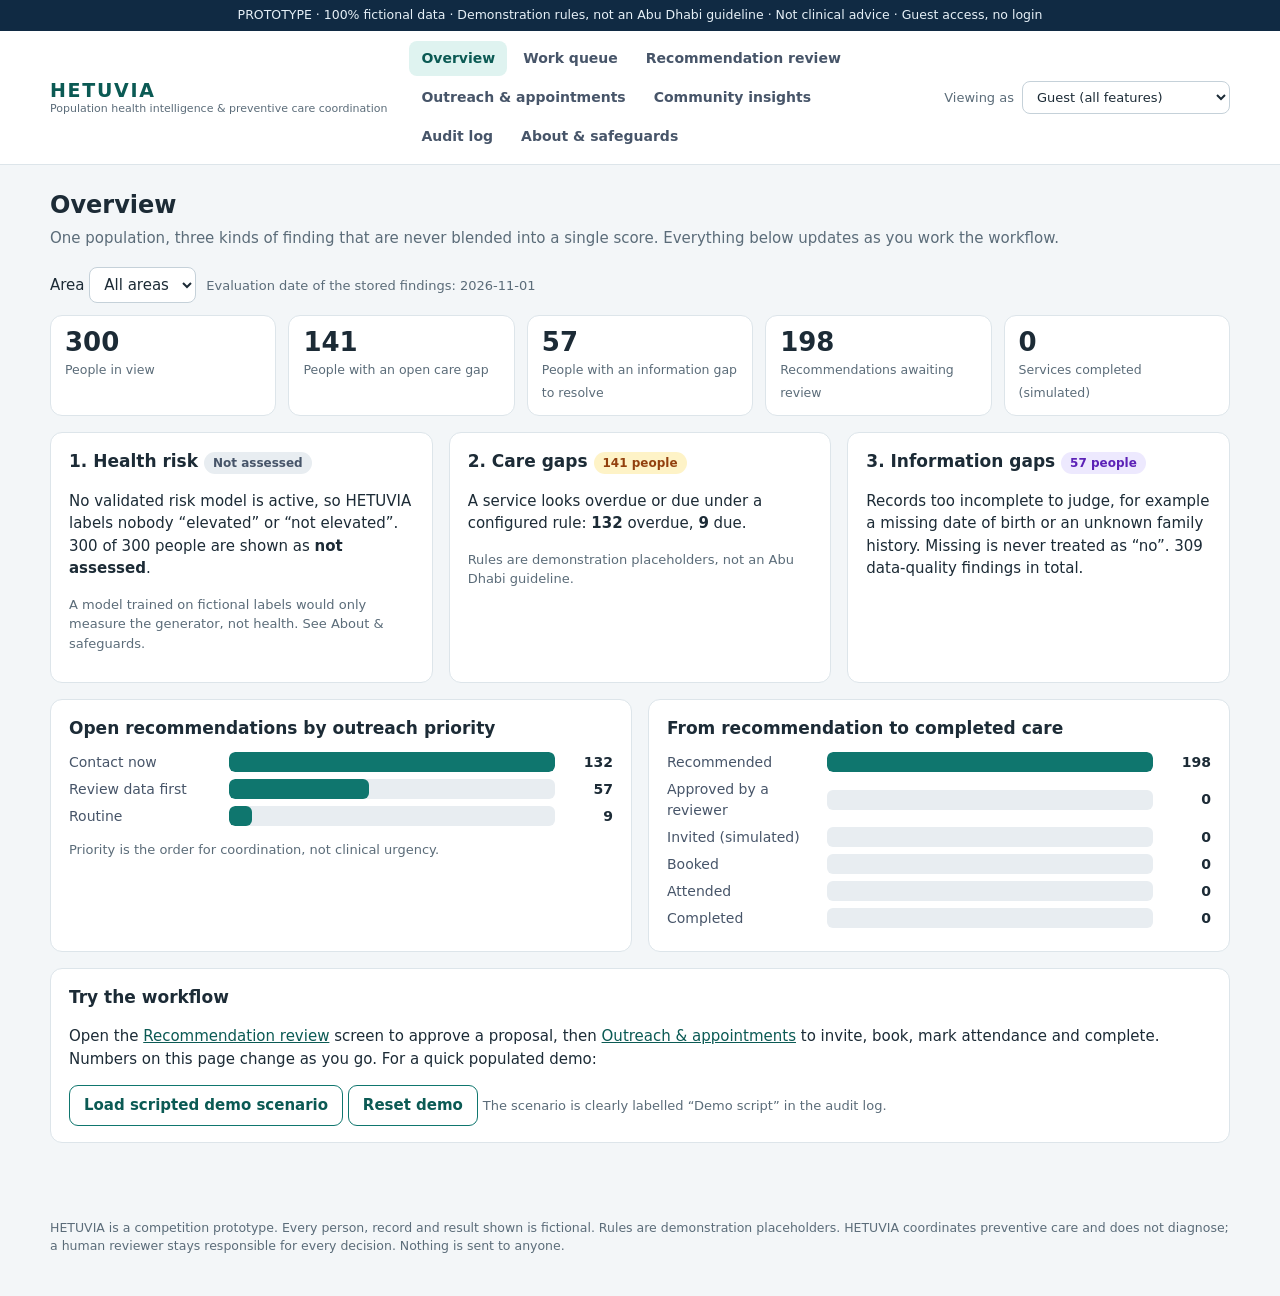
==== commit 968e1b22: "fix: harden rule versioning, export dates and demo consistency" ====
--- a/docs/demo/index.html
+++ b/docs/demo/index.html
@@ -443,7 +443,7 @@
   const list = all.filter(r => F.rpriority === 'all' || r.priority === F.rpriority)
     .sort((a, b) => PRIORITY[a.priority].rank - PRIORITY[b.priority].rank || (a.pid < b.pid ? -1 : 1));
   let sel = F.reviewSel && REC[F.reviewSel] ? REC[F.reviewSel] : null;
-  if (!sel || (F.reviewSel && list.indexOf(sel) < 0 && recStatus(sel) !== 'pending_review' && recStatus(sel) !== 'deferred' && false)) sel = list[0] || null;
+  if (!sel || (F.reviewSel && list.indexOf(sel) < 0)) sel = list[0] || null;
   if (sel) F.reviewSel = sel.id;
   const tab = (k, l) => `<button class="btn ${F.rpriority === k ? '' : 'ghost'} sm" data-act="rtab" data-k="${k}">${l}</button>`;
   const left = `<div class="card"><div class="filters">${tab('all', 'All (' + all.length + ')')}${tab('contact_now', 'Contact now')}${tab('review_data_first', 'Data first')}${tab('routine', 'Routine')}</div>
